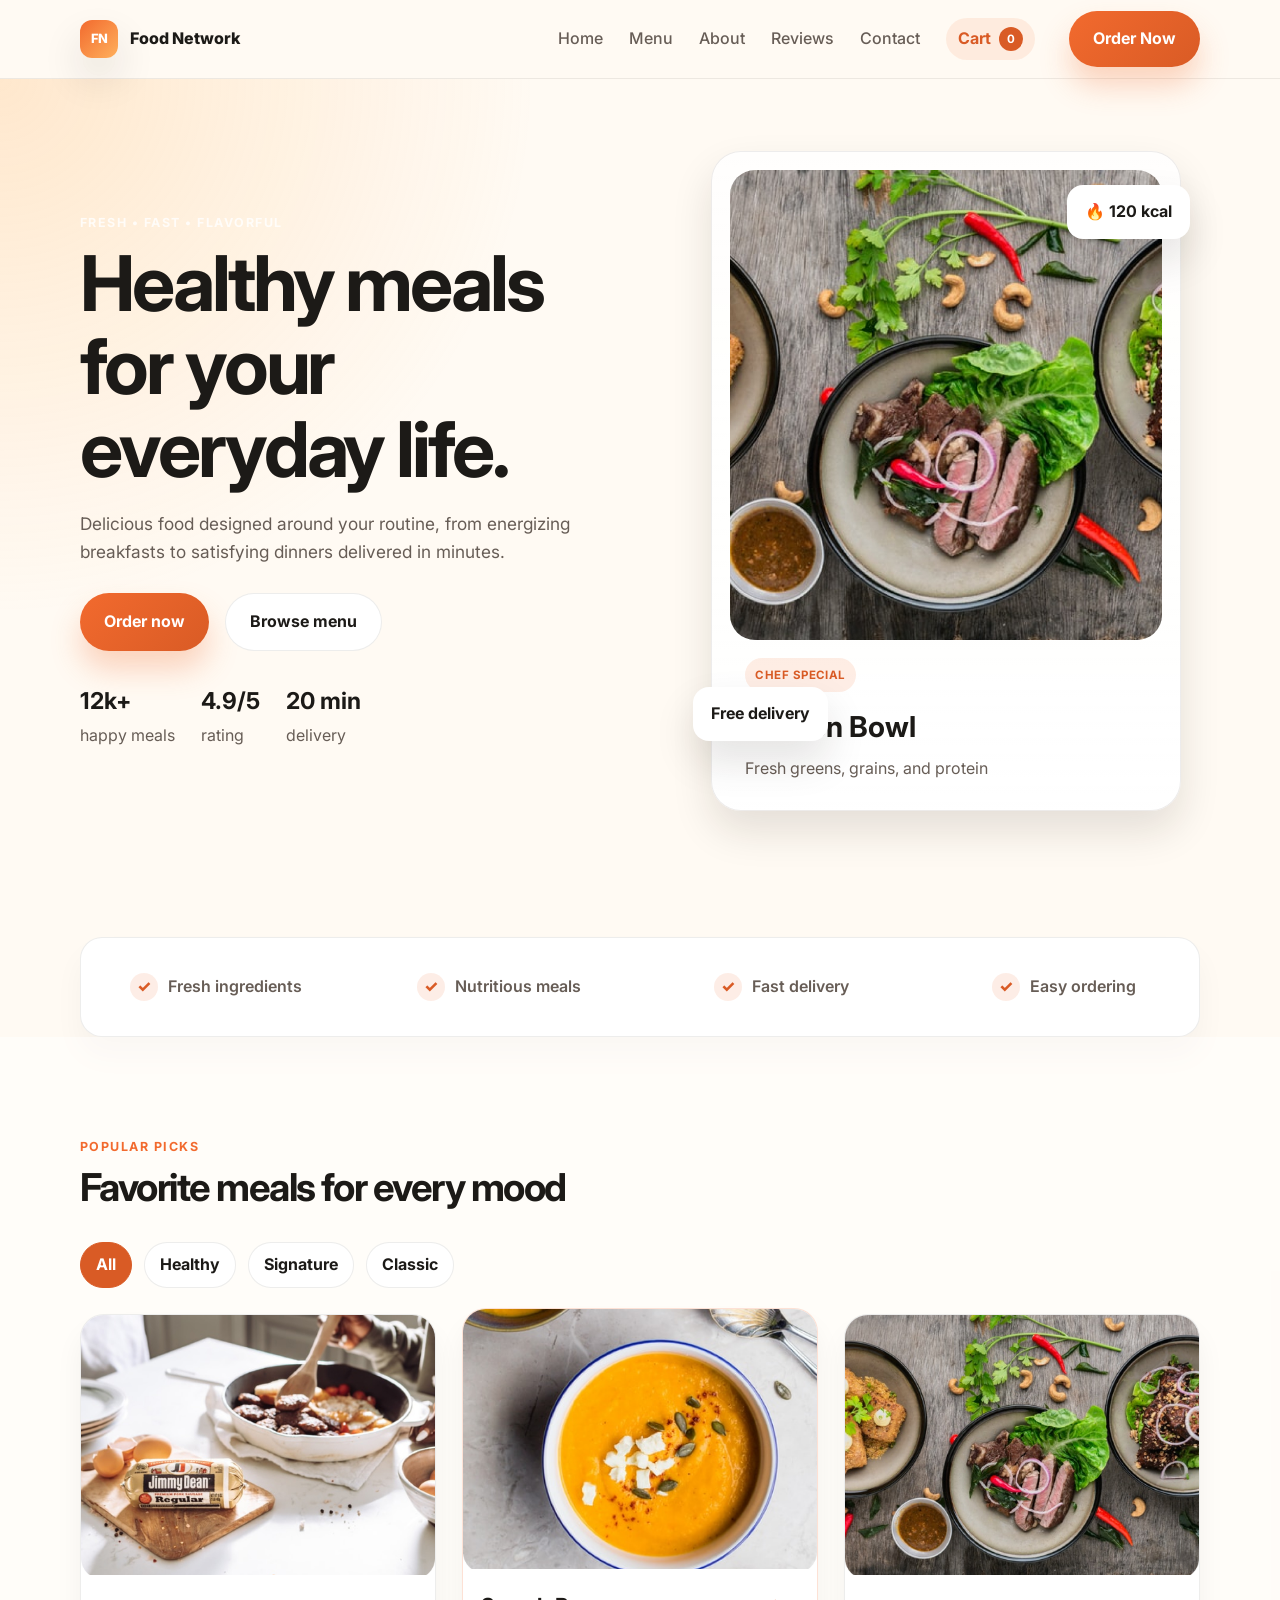
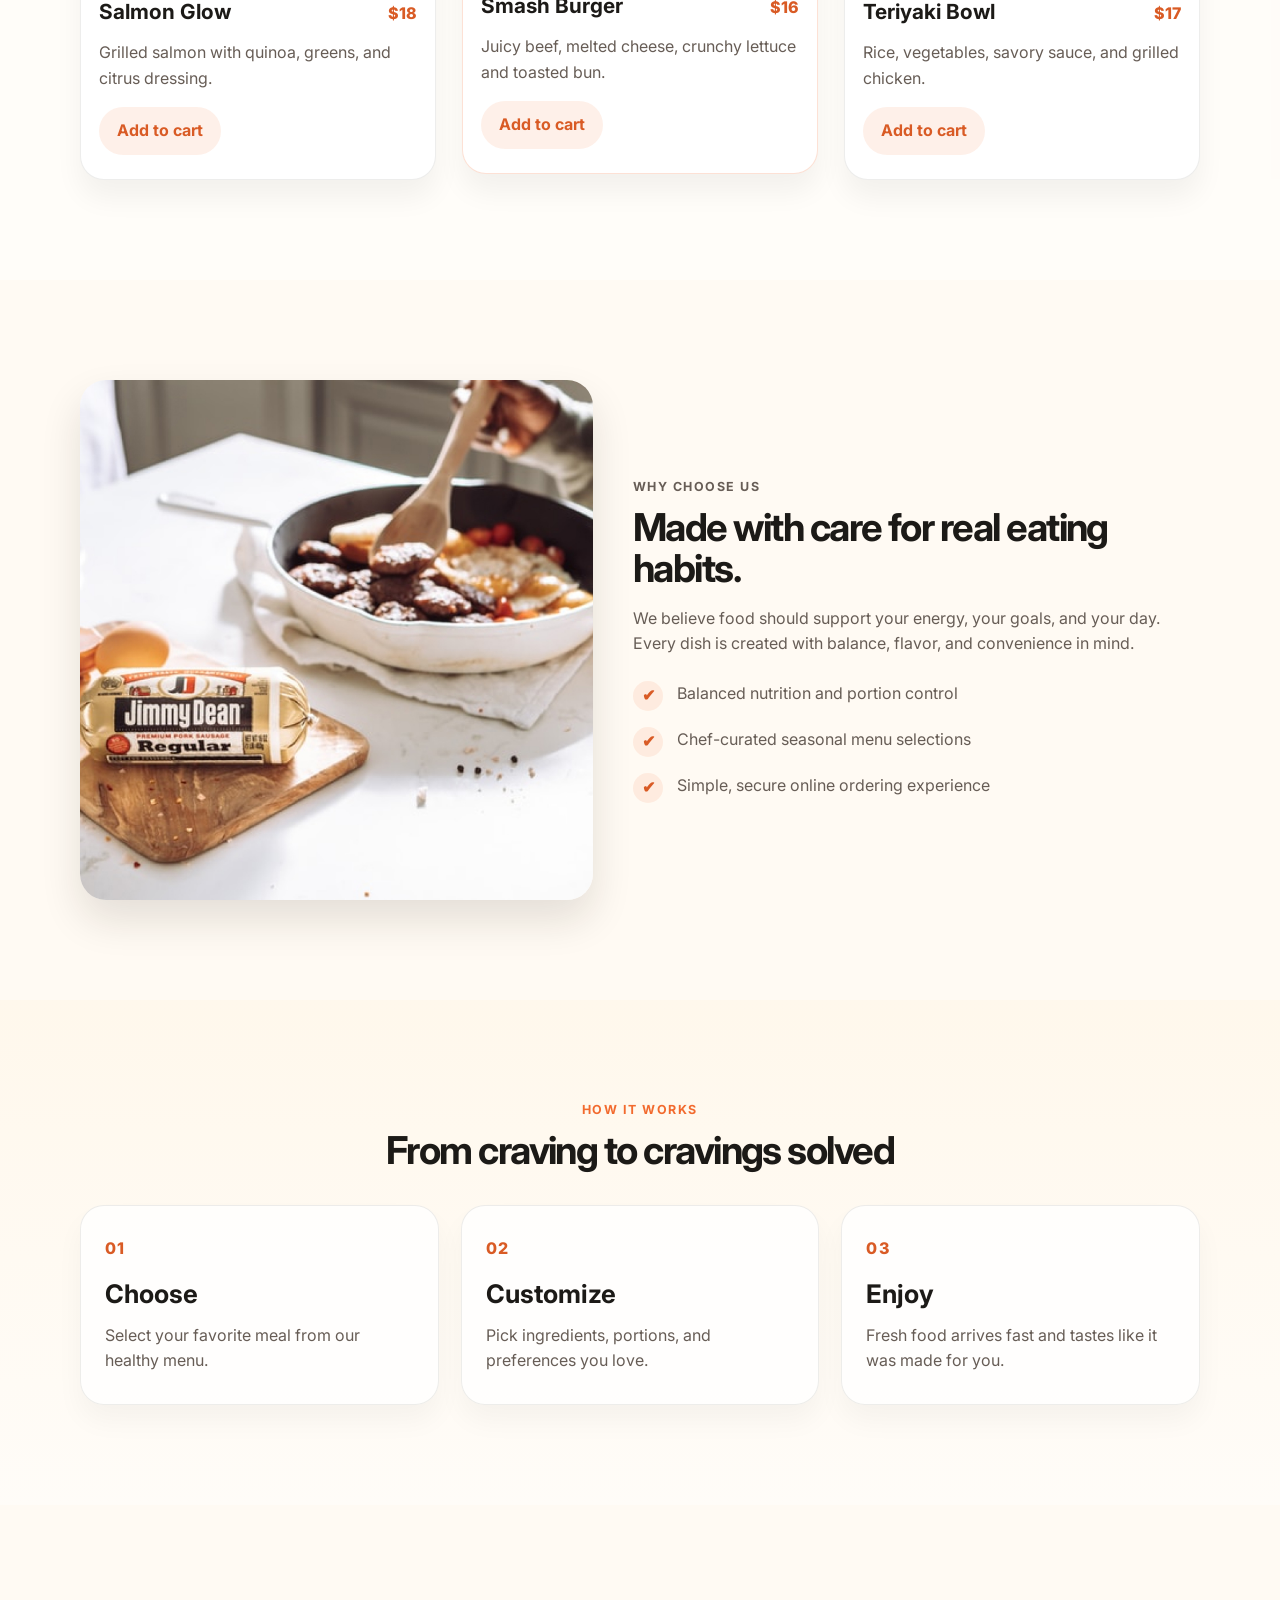
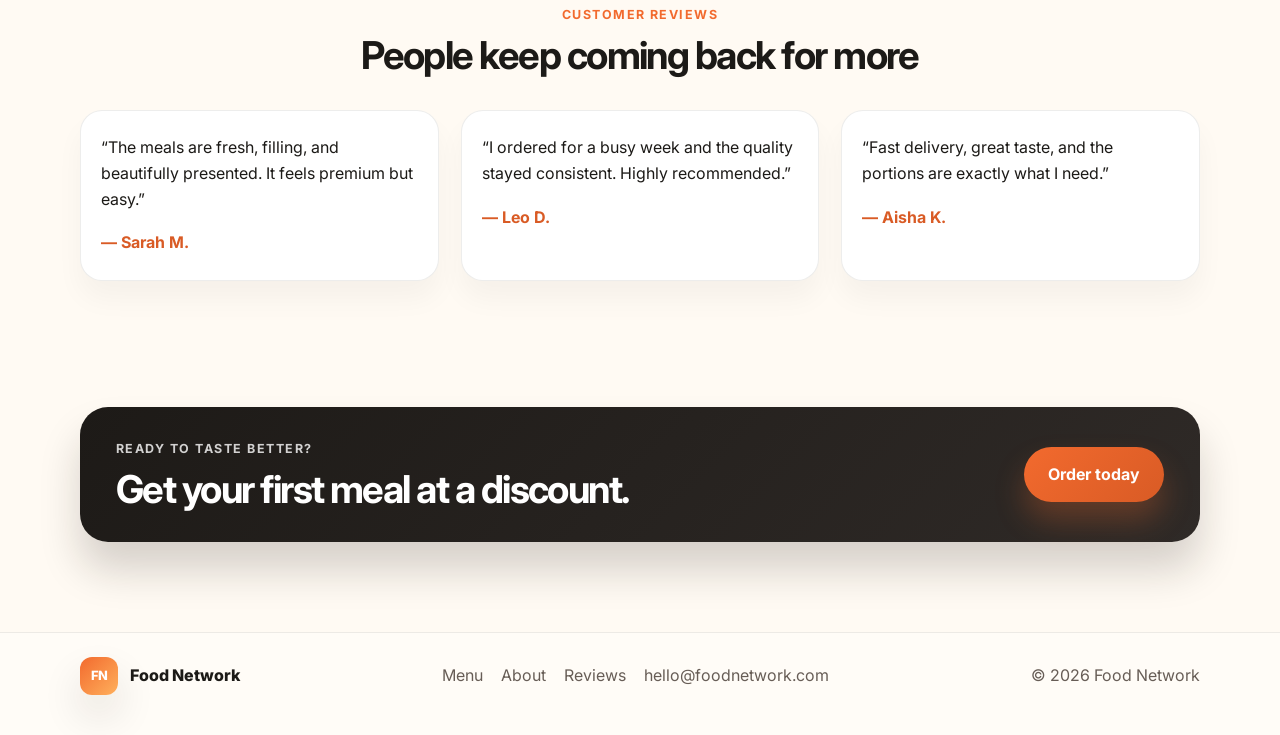
==== portfolio-projects/food-network/index.html @ 86f06e16 "Removed all hidden submodules from portfolio projects" ====
<!DOCTYPE html>
<html lang="en">
  <head>
    <meta charset="UTF-8" />
    <meta name="viewport" content="width=device-width, initial-scale=1.0" />
    <title>Food Network</title>
    <meta
      name="description"
      content="Food Network - a modern food landing page for healthy choices, fast delivery, and delicious meals."
    />
    <link rel="preconnect" href="https://fonts.googleapis.com" />
    <link rel="preconnect" href="https://fonts.gstatic.com" crossorigin />
    <link
      href="https://fonts.googleapis.com/css2?family=Inter:wght@400;500;600;700;800;900&family=Playfair+Display:wght@600;700;800&display=swap"
      rel="stylesheet"
    />
    <link rel="stylesheet" href="styles.css" />
  </head>
  <body>
    <header class="topbar">
      <div class="container nav-wrap">
        <a href="#home" class="brand" aria-label="Food Network home">
          <span class="brand-mark">FN</span>
          <span>Food Network</span>
        </a>

        <button class="nav-toggle" aria-label="Toggle menu" aria-expanded="false">
          <span></span>
          <span></span>
          <span></span>
        </button>

        <nav class="nav" aria-label="Main navigation">
          <a href="#home">Home</a>
          <a href="#menu">Menu</a>
          <a href="#about">About</a>
          <a href="#reviews">Reviews</a>
          <a href="#contact">Contact</a>
          <div class="cart-pill" aria-label="Cart summary">
            <span>Cart</span>
            <strong id="cart-count">0</strong>
          </div>
          <a href="#order" class="btn btn-primary nav-cta">Order Now</a>
        </nav>
      </div>
    </header>

    <main>
      <section id="home" class="hero section">
        <div class="container hero-grid">
          <div class="hero-copy">
            <p class="eyebrow">Fresh • Fast • Flavorful</p>
            <h1>Healthy meals for your everyday life.</h1>
            <p class="lead">
              Delicious food designed around your routine, from energizing breakfasts
              to satisfying dinners delivered in minutes.
            </p>

            <div class="hero-actions">
              <a href="#order" class="btn btn-primary">Order now</a>
              <a href="#menu" class="btn btn-secondary">Browse menu</a>
            </div>

            <ul class="hero-stats" aria-label="Food Network stats">
              <li><strong>12k+</strong><span>happy meals</span></li>
              <li><strong>4.9/5</strong><span>rating</span></li>
              <li><strong>20 min</strong><span>delivery</span></li>
            </ul>
          </div>

          <div class="hero-visual" aria-label="Featured food illustration area">
            <div class="food-card food-card-main">
              <img
                src="assets/Project%20Cover1.jpg"
                alt="Bowl with healthy food"
              />
              <div class="food-card-info">
                <span class="tag">Chef special</span>
                <h3>Garden Bowl</h3>
                <p>Fresh greens, grains, and protein</p>
              </div>
            </div>

            <div class="mini-card mini-card-top">
              <span>🔥 120 kcal</span>
            </div>

            <div class="mini-card mini-card-bottom">
              <span>Free delivery</span>
            </div>
          </div>
        </div>
      </section>

      <section class="feature-strip">
        <div class="container feature-list">
          <div>
            <span class="feature-icon">✓</span>
            <p>Fresh ingredients</p>
          </div>
          <div>
            <span class="feature-icon">✓</span>
            <p>Nutritious meals</p>
          </div>
          <div>
            <span class="feature-icon">✓</span>
            <p>Fast delivery</p>
          </div>
          <div>
            <span class="feature-icon">✓</span>
            <p>Easy ordering</p>
          </div>
        </div>
      </section>

      <section id="menu" class="section menu-section">
        <div class="container">
          <div class="section-heading">
            <p class="eyebrow eyebrow-dark">Popular picks</p>
            <h2>Favorite meals for every mood</h2>
          </div>

          <div class="menu-filters" aria-label="Menu filter controls">
            <button class="filter-btn active" data-filter="all" type="button">All</button>
            <button class="filter-btn" data-filter="healthy" type="button">Healthy</button>
            <button class="filter-btn" data-filter="signature" type="button">Signature</button>
            <button class="filter-btn" data-filter="classic" type="button">Classic</button>
          </div>

          <div class="menu-grid">
            <article class="dish-card" data-category="healthy">
              <img src="assets/Project%20Cover2.png" alt="Salmon dish" />
              <div class="dish-content">
                <div class="dish-topline">
                  <h3>Salmon Glow</h3>
                  <span>$18</span>
                </div>
                <p>Grilled salmon with quinoa, greens, and citrus dressing.</p>
                <button class="small-btn" data-add-cart type="button">Add to cart</button>
              </div>
            </article>

            <article class="dish-card featured" data-category="signature">
              <img src="assets/Project%20Cover3.png" alt="Burger meal" />
              <div class="dish-content">
                <div class="dish-topline">
                  <h3>Smash Burger</h3>
                  <span>$16</span>
                </div>
                <p>Juicy beef, melted cheese, crunchy lettuce and toasted bun.</p>
                <button class="small-btn" data-add-cart type="button">Add to cart</button>
              </div>
            </article>

            <article class="dish-card" data-category="classic">
              <img src="assets/Project%20Cover1.jpg" alt="Asian rice bowl" />
              <div class="dish-content">
                <div class="dish-topline">
                  <h3>Teriyaki Bowl</h3>
                  <span>$17</span>
                </div>
                <p>Rice, vegetables, savory sauce, and grilled chicken.</p>
                <button class="small-btn" data-add-cart type="button">Add to cart</button>
              </div>
            </article>
          </div>
        </div>
      </section>

      <section id="about" class="section about-section">
        <div class="container about-grid">
          <div class="about-image">
            <img src="assets/Project%20Cover2.png" alt="Healthy food spread" />
          </div>

          <div class="about-text">
            <p class="eyebrow eyebrow-dark">Why choose us</p>
            <h2>Made with care for real eating habits.</h2>
            <p>
              We believe food should support your energy, your goals, and your day.
              Every dish is created with balance, flavor, and convenience in mind.
            </p>

            <div class="check-list">
              <div>
                <span>✔</span>
                <p>Balanced nutrition and portion control</p>
              </div>
              <div>
                <span>✔</span>
                <p>Chef-curated seasonal menu selections</p>
              </div>
              <div>
                <span>✔</span>
                <p>Simple, secure online ordering experience</p>
              </div>
            </div>
          </div>
        </div>
      </section>

      <section class="section process-section">
        <div class="container">
          <div class="section-heading center">
            <p class="eyebrow eyebrow-dark">How it works</p>
            <h2>From craving to cravings solved</h2>
          </div>

          <div class="steps-grid">
            <div class="step-card">
              <span class="step-number">01</span>
              <h3>Choose</h3>
              <p>Select your favorite meal from our healthy menu.</p>
            </div>
            <div class="step-card">
              <span class="step-number">02</span>
              <h3>Customize</h3>
              <p>Pick ingredients, portions, and preferences you love.</p>
            </div>
            <div class="step-card">
              <span class="step-number">03</span>
              <h3>Enjoy</h3>
              <p>Fresh food arrives fast and tastes like it was made for you.</p>
            </div>
          </div>
        </div>
      </section>

      <section id="reviews" class="section reviews-section">
        <div class="container">
          <div class="section-heading center">
            <p class="eyebrow eyebrow-dark">Customer reviews</p>
            <h2>People keep coming back for more</h2>
          </div>

          <div class="reviews-grid">
            <blockquote>
              “The meals are fresh, filling, and beautifully presented. It feels premium but easy.”
              <footer>— Sarah M.</footer>
            </blockquote>
            <blockquote>
              “I ordered for a busy week and the quality stayed consistent. Highly recommended.”
              <footer>— Leo D.</footer>
            </blockquote>
            <blockquote>
              “Fast delivery, great taste, and the portions are exactly what I need.”
              <footer>— Aisha K.</footer>
            </blockquote>
          </div>
        </div>
      </section>

      <section id="order" class="cta-section">
        <div class="container cta-box">
          <div>
            <p class="eyebrow">Ready to taste better?</p>
            <h2>Get your first meal at a discount.</h2>
          </div>
          <a href="#contact" class="btn btn-primary">Order today</a>
        </div>
      </section>
    </main>

    <footer id="contact" class="site-footer">
      <div class="container footer-wrap">
        <div>
          <a href="#home" class="brand brand-footer">
            <span class="brand-mark">FN</span>
            <span>Food Network</span>
          </a>
        </div>

        <div class="footer-links">
          <a href="#menu">Menu</a>
          <a href="#about">About</a>
          <a href="#reviews">Reviews</a>
          <a href="mailto:hello@foodnetwork.com">hello@foodnetwork.com</a>
        </div>

        <p>© <span id="year"></span> Food Network</p>
      </div>
    </footer>

    <script src="script.js"></script>
  </body>
</html>
---- portfolio-projects/food-network/styles.css ----
:root {
  --bg: #fffaf3;
  --bg-soft: #fff6e9;
  --card: #ffffff;
  --card-strong: #ffe1b6;
  --primary: #f26a2e;
  --primary-dark: #d95b25;
  --text: #1c1a17;
  --muted: #675d56;
  --border: rgba(28, 26, 23, 0.08);
  --shadow: 0 20px 40px rgba(35, 25, 16, 0.12);
}

* {
  box-sizing: border-box;
}

html {
  scroll-behavior: smooth;
}

body {
  margin: 0;
  font-family: "Inter", sans-serif;
  background: var(--bg);
  color: var(--text);
  line-height: 1.6;
}

img {
  max-width: 100%;
  display: block;
}

a {
  color: inherit;
  text-decoration: none;
}

button {
  font: inherit;
}

.container {
  width: min(1120px, calc(100% - 32px));
  margin: 0 auto;
}

.section {
  padding: 100px 0;
}

.eyebrow {
  margin: 0 0 10px;
  color: rgba(255, 255, 255, 0.8);
  letter-spacing: 0.12em;
  text-transform: uppercase;
  font-size: 0.78rem;
  font-weight: 700;
}

.eyebrow-dark {
  color: var(--primary);
}

.section-heading {
  margin-bottom: 34px;
}

.section-heading h2,
.hero-copy h1,
.about-text h2,
.cta-box h2 {
  margin: 0;
  letter-spacing: -0.04em;
  line-height: 1.08;
}

.section-heading h2,
.about-text h2,
.cta-box h2 {
  font-size: clamp(2rem, 3vw, 3rem);
}

.topbar {
  position: sticky;
  top: 0;
  z-index: 20;
  background: rgba(255, 250, 243, 0.9);
  backdrop-filter: blur(12px);
  border-bottom: 1px solid var(--border);
}

.nav-wrap {
  display: flex;
  align-items: center;
  justify-content: space-between;
  min-height: 78px;
}

.brand {
  display: inline-flex;
  align-items: center;
  gap: 12px;
  font-weight: 800;
}

.brand-mark {
  width: 38px;
  height: 38px;
  display: grid;
  place-items: center;
  border-radius: 12px;
  background: linear-gradient(135deg, var(--primary), #ffb05c);
  color: white;
  font-size: 0.8rem;
  box-shadow: var(--shadow);
}

.nav {
  display: flex;
  align-items: center;
  gap: 26px;
  font-weight: 500;
  color: var(--muted);
}

.nav a:hover {
  color: var(--text);
}

.nav-cta {
  margin-left: 8px;
}

.cart-pill {
  display: inline-flex;
  align-items: center;
  gap: 8px;
  padding: 8px 12px;
  border-radius: 999px;
  background: rgba(242, 106, 46, 0.1);
  color: var(--primary-dark);
  font-weight: 700;
}

.cart-pill strong {
  display: inline-grid;
  place-items: center;
  width: 24px;
  height: 24px;
  border-radius: 50%;
  background: var(--primary-dark);
  color: white;
  font-size: 0.72rem;
}

.nav-toggle {
  display: none;
  width: 46px;
  height: 46px;
  padding: 0;
  border: 1px solid var(--border);
  border-radius: 12px;
  background: white;
  cursor: pointer;
}

.nav-toggle span {
  display: block;
  width: 22px;
  height: 2px;
  background: var(--text);
  margin: 5px auto;
  transition: all 0.25s ease;
}

.hero {
  padding-top: 72px;
  background: radial-gradient(circle at top left, rgba(255, 178, 92, 0.25), transparent 35%), var(--bg);
}

.hero-grid {
  display: grid;
  grid-template-columns: 1.05fr 0.95fr;
  align-items: center;
  gap: 52px;
}

.hero-copy h1 {
  font-size: clamp(3rem, 6vw, 5rem);
  max-width: 560px;
  margin-bottom: 18px;
}

.lead {
  max-width: 560px;
  color: var(--muted);
  font-size: 1.08rem;
  margin: 0 0 28px;
}

.hero-actions {
  display: flex;
  flex-wrap: wrap;
  gap: 16px;
  margin-bottom: 32px;
}

.btn {
  display: inline-flex;
  align-items: center;
  justify-content: center;
  border-radius: 999px;
  padding: 15px 24px;
  font-weight: 700;
  transition: transform 0.2s ease, box-shadow 0.2s ease;
}

.btn:hover {
  transform: translateY(-2px);
}

.btn-primary {
  background: linear-gradient(135deg, var(--primary), var(--primary-dark));
  color: white;
  box-shadow: 0 18px 30px rgba(242, 106, 46, 0.28);
}

.btn-secondary {
  background: white;
  color: var(--text);
  border: 1px solid var(--border);
}

.hero-stats {
  list-style: none;
  padding: 0;
  margin: 0;
  display: flex;
  flex-wrap: wrap;
  gap: 26px;
}

.hero-stats li {
  display: flex;
  flex-direction: column;
  gap: 3px;
}

.hero-stats strong {
  font-size: 1.45rem;
}

.hero-stats span {
  color: var(--muted);
}

.hero-visual {
  position: relative;
  min-height: 620px;
  display: flex;
  align-items: center;
  justify-content: center;
}

.food-card {
  position: relative;
  width: min(100%, 470px);
  background: linear-gradient(180deg, rgba(255,255,255,0.8), rgba(255,255,255,0.96));
  border: 1px solid rgba(27, 21, 17, 0.08);
  border-radius: 30px;
  box-shadow: var(--shadow);
  overflow: hidden;
}

.food-card-main {
  padding: 18px;
}

.food-card img {
  height: 470px;
  width: 100%;
  object-fit: cover;
  border-radius: 25px;
}

.food-card-info {
  padding: 18px 15px 10px;
}

.tag {
  display: inline-block;
  padding: 8px 10px;
  border-radius: 999px;
  background: rgba(242, 106, 46, 0.12);
  color: var(--primary-dark);
  font-size: 0.72rem;
  font-weight: 700;
  letter-spacing: 0.04em;
  text-transform: uppercase;
}

.food-card-info h3 {
  margin: 12px 0 6px;
  font-size: 1.8rem;
}

.food-card-info p {
  margin: 0;
  color: var(--muted);
}

.mini-card {
  position: absolute;
  display: inline-flex;
  align-items: center;
  justify-content: center;
  padding: 14px 18px;
  background: white;
  border-radius: 16px;
  box-shadow: var(--shadow);
  font-weight: 700;
  color: var(--text);
}

.mini-card-top {
  right: 10px;
  top: 34px;
}

.mini-card-bottom {
  left: 0;
  bottom: 70px;
}

.feature-strip {
  padding: 26px 0 0;
}

.feature-list {
  display: grid;
  grid-template-columns: repeat(4, minmax(0, 1fr));
  gap: 12px;
  background: white;
  border-radius: 22px;
  border: 1px solid var(--border);
  box-shadow: 0 18px 30px rgba(19, 13, 9, 0.04);
}

.feature-list div {
  display: flex;
  align-items: center;
  justify-content: center;
  gap: 10px;
  padding: 20px 14px;
  font-weight: 600;
  color: var(--muted);
}

.feature-icon {
  width: 28px;
  height: 28px;
  display: grid;
  place-items: center;
  border-radius: 50%;
  background: rgba(242, 106, 46, 0.12);
  color: var(--primary-dark);
  font-weight: 800;
}

.menu-section {
  background: rgba(255, 255, 255, 0.45);
}

.menu-filters {
  display: flex;
  flex-wrap: wrap;
  gap: 12px;
  margin: 0 0 26px;
}

.filter-btn {
  border: 1px solid var(--border);
  background: white;
  color: var(--text);
  border-radius: 999px;
  padding: 9px 15px;
  font-weight: 700;
  cursor: pointer;
}

.filter-btn.active {
  background: var(--primary-dark);
  border-color: var(--primary-dark);
  color: white;
}

.menu-grid {
  display: grid;
  grid-template-columns: repeat(3, minmax(0, 1fr));
  gap: 26px;
}

.dish-card.hidden {
  display: none;
}

.dish-card {
  overflow: hidden;
  background: var(--card);
  border: 1px solid var(--border);
  border-radius: 24px;
  box-shadow: 0 18px 28px rgba(17, 12, 9, 0.05);
}

.dish-card.featured {
  border-color: rgba(242, 106, 46, 0.2);
  transform: translateY(-6px);
}

.dish-card img {
  width: 100%;
  height: 260px;
  object-fit: cover;
}

.dish-content {
  padding: 20px 18px 24px;
}

.dish-topline {
  display: flex;
  align-items: baseline;
  justify-content: space-between;
  gap: 12px;
}

.dish-topline h3 {
  margin: 0;
  font-size: 1.3rem;
}

.dish-topline span {
  color: var(--primary-dark);
  font-weight: 800;
}

.dish-content p {
  color: var(--muted);
  margin: 12px 0 16px;
}

.small-btn {
  border: none;
  border-radius: 999px;
  padding: 11px 18px;
  background: rgba(242, 106, 46, 0.1);
  color: var(--primary-dark);
  font-weight: 700;
  cursor: pointer;
}

.about-grid {
  display: grid;
  grid-template-columns: 0.95fr 1.05fr;
  align-items: center;
  gap: 40px;
}

.about-image img {
  width: 100%;
  min-height: 520px;
  object-fit: cover;
  border-radius: 26px;
  box-shadow: var(--shadow);
}

.about-text p {
  color: var(--muted);
  max-width: 540px;
}

.check-list {
  margin-top: 24px;
  display: grid;
  gap: 16px;
}

.check-list div {
  display: flex;
  gap: 14px;
  align-items: flex-start;
}

.check-list span {
  width: 30px;
  height: 30px;
  display: grid;
  place-items: center;
  border-radius: 50%;
  background: rgba(242, 106, 46, 0.1);
  color: var(--primary-dark);
  font-weight: 800;
}

.check-list p {
  margin: 0;
}

.process-section {
  background: linear-gradient(180deg, rgba(255, 247, 233, 0.7), rgba(255,255,255,0.4));
}

.center {
  text-align: center;
}

.steps-grid {
  display: grid;
  grid-template-columns: repeat(3, minmax(0, 1fr));
  gap: 22px;
}

.step-card {
  padding: 30px 24px;
  border-radius: 24px;
  background: rgba(255, 255, 255, 0.8);
  border: 1px solid var(--border);
  box-shadow: 0 16px 28px rgba(24, 17, 11, 0.04);
}

.step-number {
  display: inline-block;
  margin-bottom: 12px;
  font-weight: 800;
  color: var(--primary-dark);
  letter-spacing: 0.08em;
}

.step-card h3 {
  margin: 0 0 8px;
  font-size: 1.6rem;
}

.step-card p {
  margin: 0;
  color: var(--muted);
}

.reviews-grid {
  display: grid;
  grid-template-columns: repeat(3, minmax(0, 1fr));
  gap: 22px;
}

blockquote {
  margin: 0;
  padding: 24px 20px;
  background: var(--card);
  border: 1px solid var(--border);
  border-radius: 22px;
  color: var(--text);
  box-shadow: 0 18px 28px rgba(17, 12, 9, 0.04);
}

blockquote footer {
  margin-top: 18px;
  font-weight: 700;
  color: var(--primary-dark);
}

.cta-section {
  padding: 26px 0 90px;
}

.cta-box {
  display: flex;
  align-items: center;
  justify-content: space-between;
  gap: 20px;
  padding: 32px 36px;
  background: linear-gradient(135deg, #1d1a17, #2f2a27);
  border-radius: 28px;
  color: white;
  box-shadow: 0 28px 40px rgba(27, 21, 17, 0.18);
}

.site-footer {
  padding: 24px 0 40px;
  border-top: 1px solid var(--border);
  background: rgba(255, 255, 255, 0.28);
}

.footer-wrap {
  display: flex;
  align-items: center;
  justify-content: space-between;
  gap: 20px;
  flex-wrap: wrap;
}

.brand-footer {
  color: var(--text);
}

.footer-links {
  display: flex;
  flex-wrap: wrap;
  gap: 18px;
  color: var(--muted);
}

.footer-wrap p {
  margin: 0;
  color: var(--muted);
}

@media (max-width: 860px) {
  .hero-grid,
  .about-grid,
  .menu-grid,
  .steps-grid,
  .reviews-grid,
  .feature-list {
    grid-template-columns: 1fr;
  }

  .nav-toggle {
    display: inline-block;
  }

  .nav {
    position: absolute;
    top: 78px;
    left: 16px;
    right: 16px;
    display: none;
    flex-direction: column;
    align-items: flex-start;
    padding: 20px;
    background: rgba(255, 255, 255, 0.98);
    border: 1px solid var(--border);
    border-radius: 18px;
    box-shadow: var(--shadow);
  }

  .nav.open {
    display: flex;
  }

  .nav-cta {
    margin-left: 0;
    width: 100%;
  }

  .cta-box {
    flex-direction: column;
    align-items: flex-start;
  }
}

@media (max-width: 560px) {
  .section {
    padding: 80px 0;
  }

  .hero-copy h1 {
    font-size: 2.6rem;
  }

  .hero-visual {
    min-height: 440px;
  }

  .food-card img {
    height: 340px;
  }

  .mini-card {
    padding: 10px 14px;
    font-size: 0.8rem;
  }
}
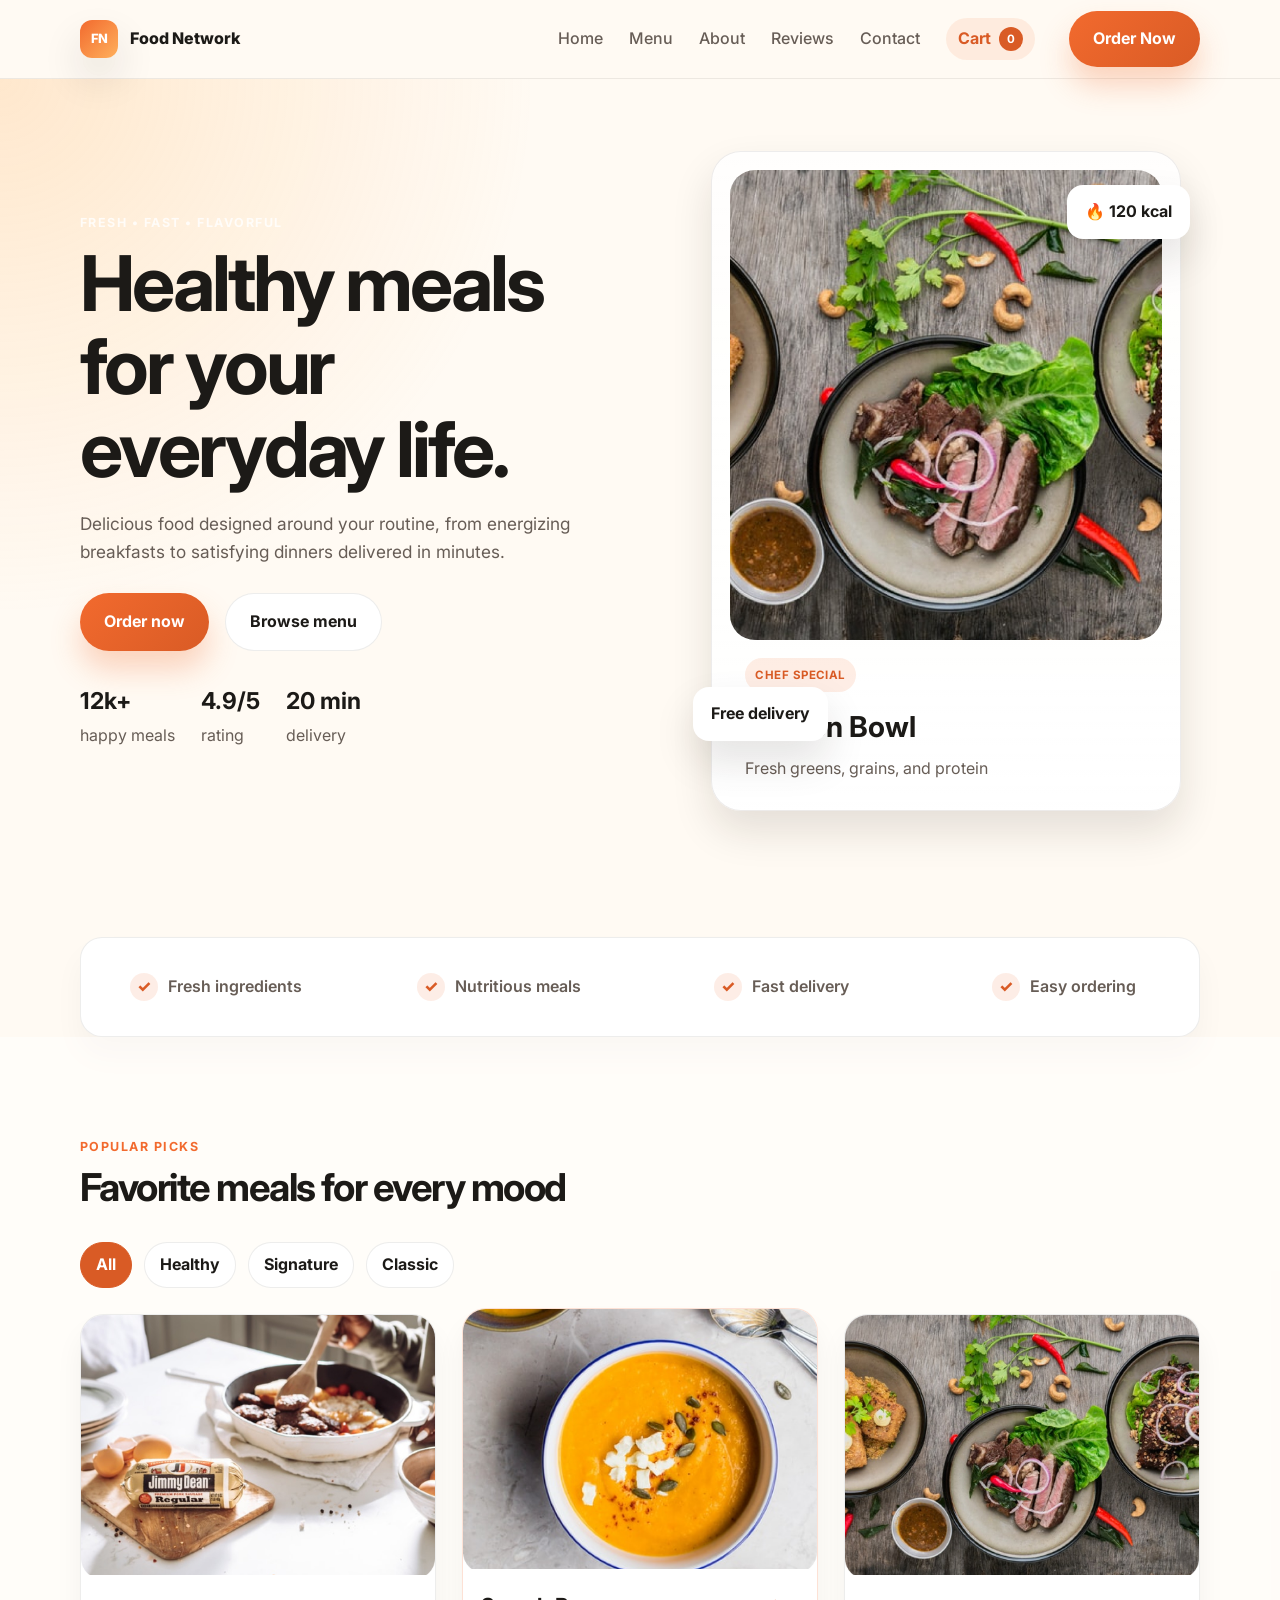
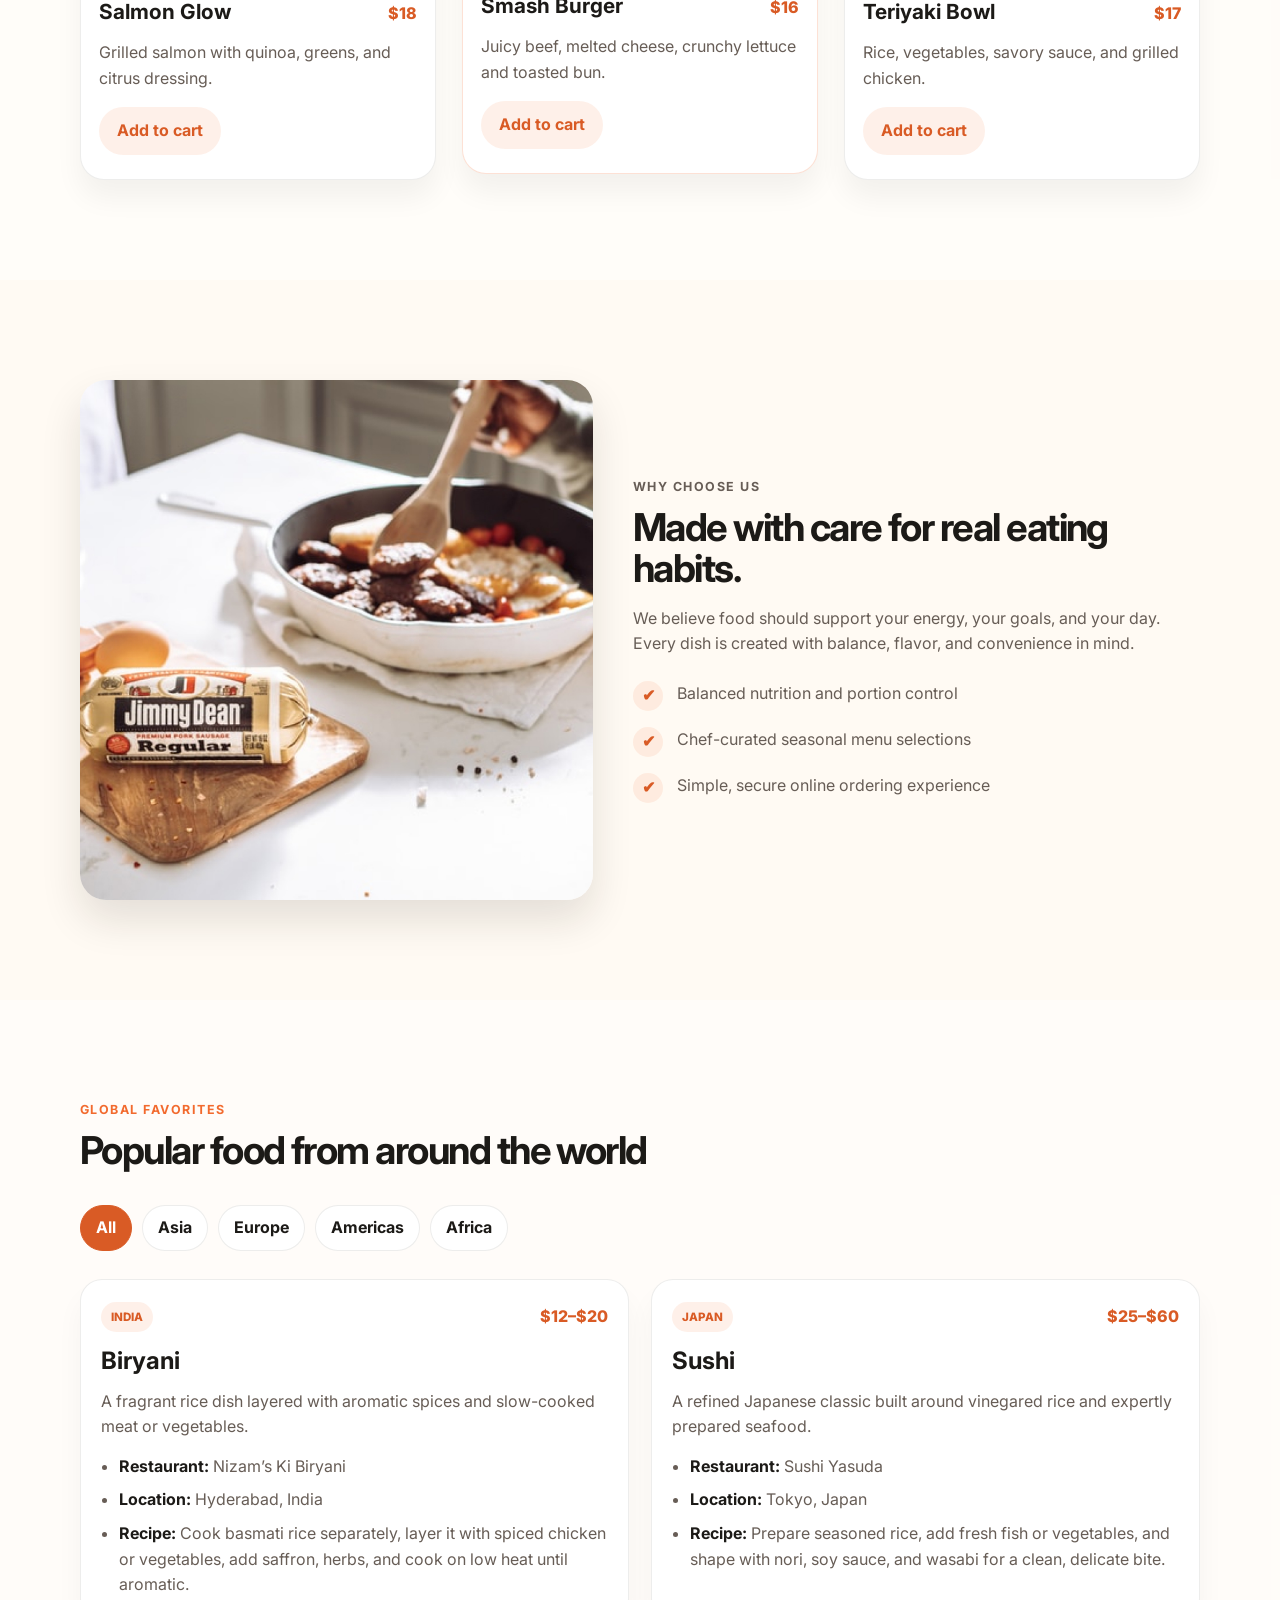
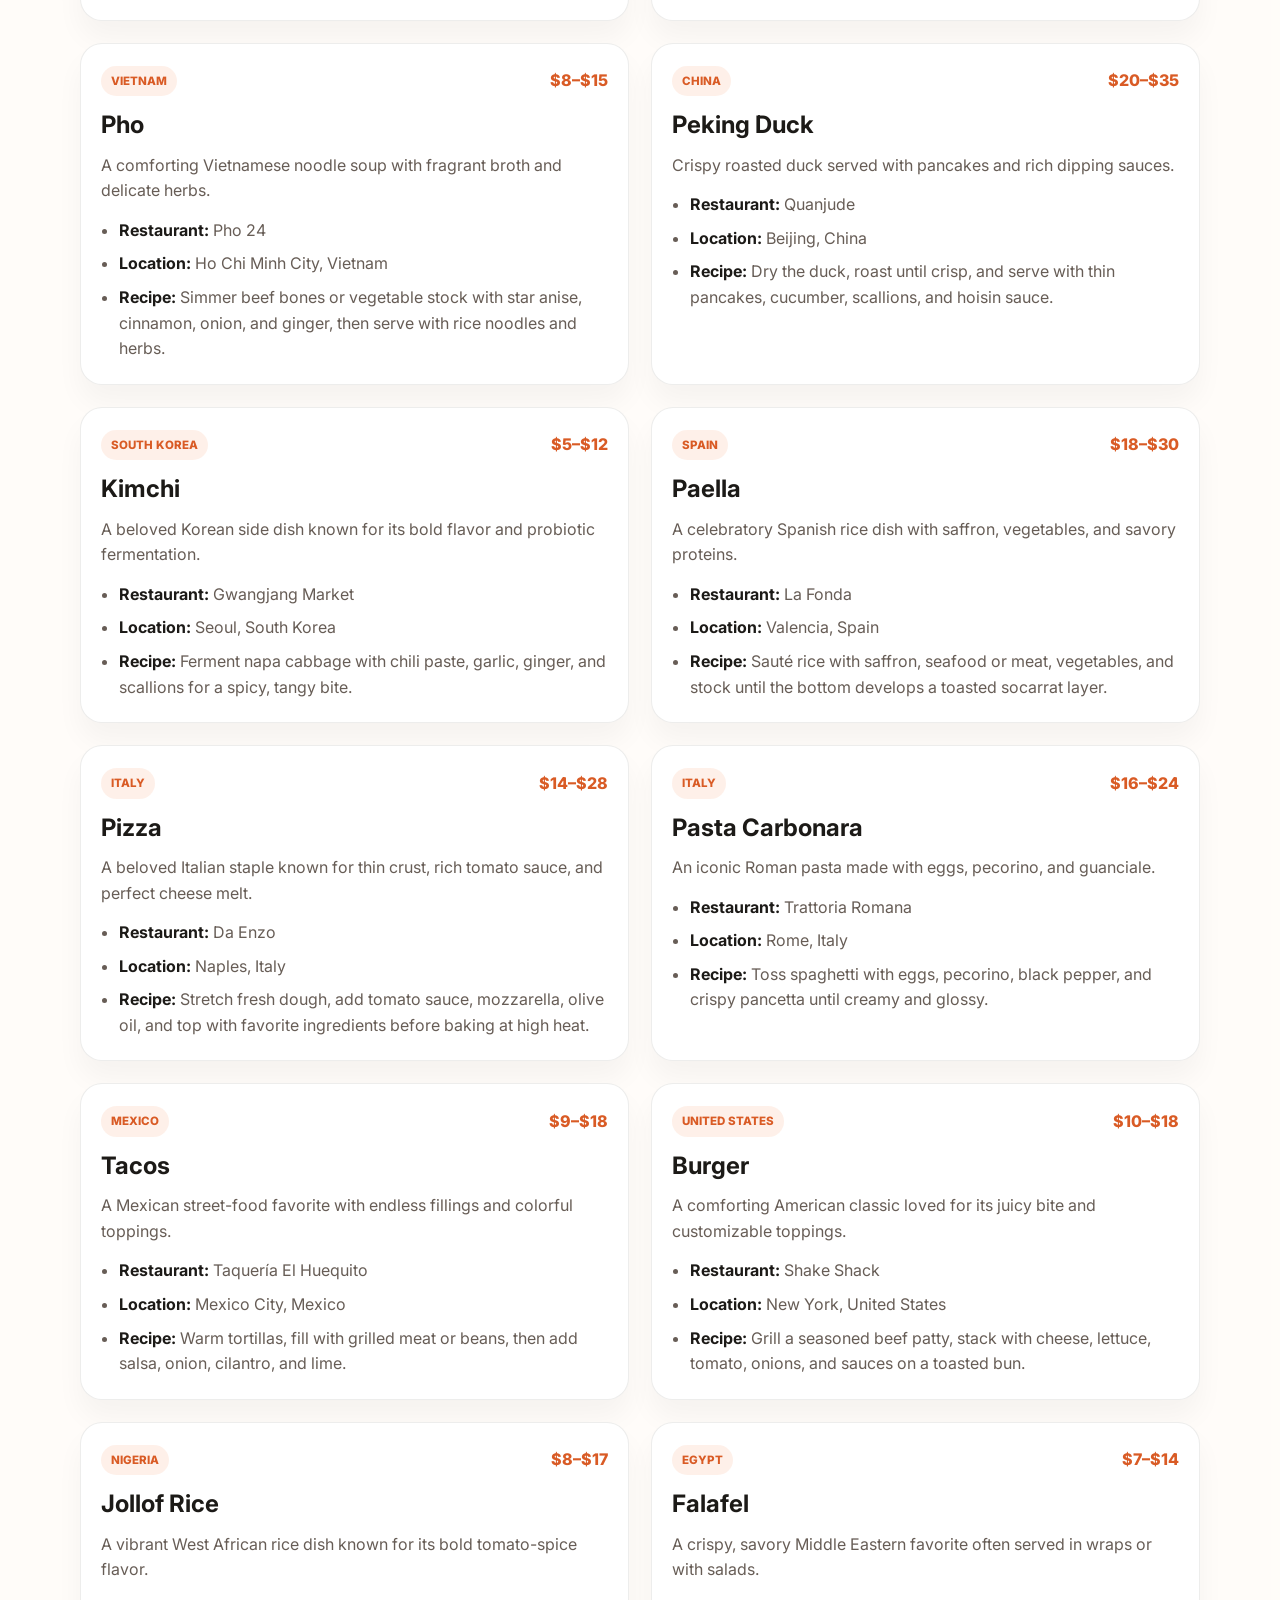
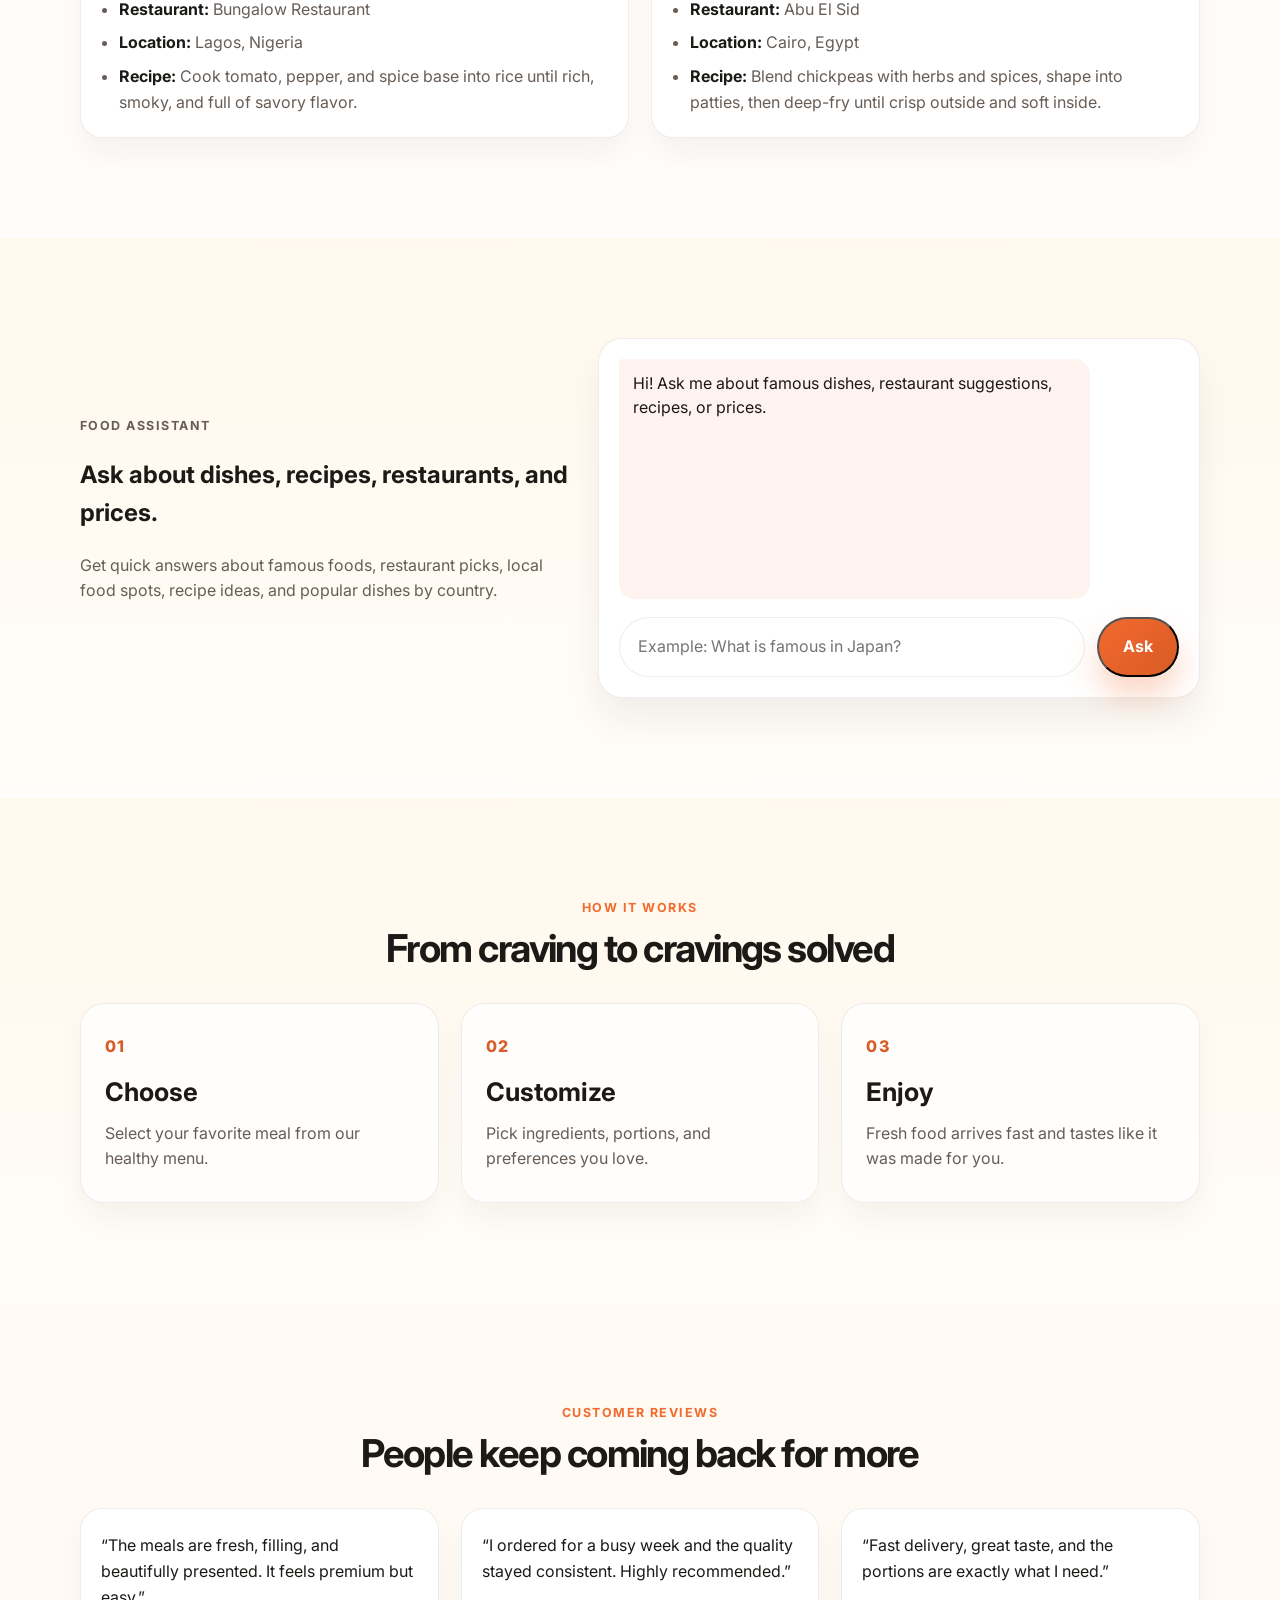
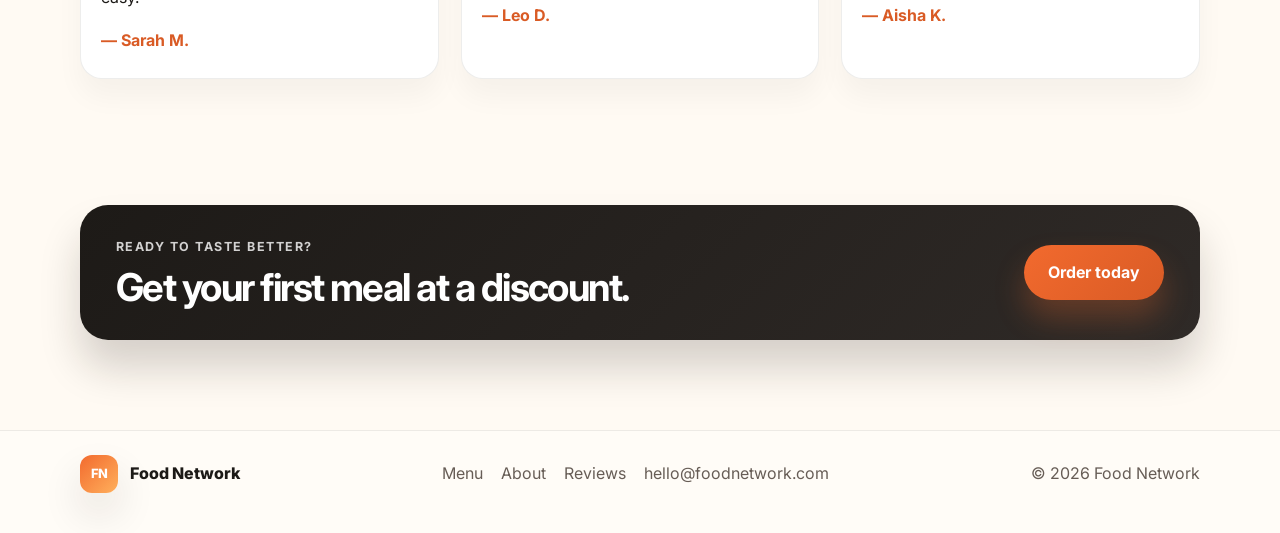
==== commit c00b01c7: "Add global food directory and chatbot" ====
--- a/portfolio-projects/food-network/index.html
+++ b/portfolio-projects/food-network/index.html
@@ -199,6 +199,58 @@
         </div>
       </section>
 
+      <section class="section food-directory">
+        <div class="container">
+          <div class="section-heading">
+            <p class="eyebrow eyebrow-dark">Global favorites</p>
+            <h2>Popular food from around the world</h2>
+          </div>
+
+          <div class="food-directory-toolbar">
+            <div class="food-filter-group" aria-label="Country food filters">
+              <button class="food-filter active" data-food-filter="all" type="button">All</button>
+              <button class="food-filter" data-food-filter="asia" type="button">Asia</button>
+              <button class="food-filter" data-food-filter="europe" type="button">Europe</button>
+              <button class="food-filter" data-food-filter="americas" type="button">Americas</button>
+              <button class="food-filter" data-food-filter="africa" type="button">Africa</button>
+            </div>
+          </div>
+
+          <div id="food-directory" class="food-directory-grid" aria-live="polite"></div>
+        </div>
+      </section>
+
+      <section class="section chatbot-section">
+        <div class="container chatbot-layout">
+          <div class="chatbot-copy">
+            <p class="eyebrow eyebrow-dark">Food assistant</p>
+            <h2>Ask about dishes, recipes, restaurants, and prices.</h2>
+            <p>
+              Get quick answers about famous foods, restaurant picks, local food spots,
+              recipe ideas, and popular dishes by country.
+            </p>
+          </div>
+
+          <div class="chatbot-panel" aria-label="Food chatbot">
+            <div id="chatbot-messages" class="chatbot-messages">
+              <div class="message bot">
+                Hi! Ask me about famous dishes, restaurant suggestions, recipes, or prices.
+              </div>
+            </div>
+
+            <form id="chatbot-form" class="chatbot-form">
+              <input
+                id="chatbot-input"
+                type="text"
+                placeholder="Example: What is famous in Japan?"
+                aria-label="Ask the food assistant"
+              />
+              <button type="submit" class="btn btn-primary">Ask</button>
+            </form>
+          </div>
+        </div>
+      </section>
+
       <section class="section process-section">
         <div class="container">
           <div class="section-heading center">
--- a/portfolio-projects/food-network/styles.css
+++ b/portfolio-projects/food-network/styles.css
@@ -506,6 +506,165 @@
 
 .check-list p {
   margin: 0;
+}
+
+.food-directory {
+  background: rgba(255, 255, 255, 0.5);
+}
+
+.food-directory-toolbar {
+  margin-bottom: 28px;
+}
+
+.food-filter-group {
+  display: flex;
+  flex-wrap: wrap;
+  gap: 10px;
+}
+
+.food-filter {
+  border: 1px solid var(--border);
+  background: white;
+  color: var(--text);
+  border-radius: 999px;
+  padding: 9px 15px;
+  font-weight: 700;
+  cursor: pointer;
+}
+
+.food-filter.active {
+  background: var(--primary-dark);
+  border-color: var(--primary-dark);
+  color: white;
+}
+
+.food-directory-grid {
+  display: grid;
+  grid-template-columns: repeat(2, minmax(0, 1fr));
+  gap: 22px;
+}
+
+.food-country-card {
+  background: white;
+  border: 1px solid var(--border);
+  border-radius: 22px;
+  padding: 22px 20px;
+  box-shadow: 0 18px 28px rgba(17, 12, 9, 0.04);
+}
+
+.food-card-header {
+  display: flex;
+  align-items: center;
+  justify-content: space-between;
+  gap: 12px;
+  margin-bottom: 10px;
+}
+
+.food-country {
+  display: inline-flex;
+  align-items: center;
+  padding: 6px 10px;
+  border-radius: 999px;
+  background: rgba(242, 106, 46, 0.1);
+  color: var(--primary-dark);
+  font-size: 0.72rem;
+  font-weight: 800;
+  text-transform: uppercase;
+}
+
+.food-price {
+  color: var(--primary-dark);
+  font-weight: 800;
+}
+
+.food-country-card h3 {
+  margin: 0 0 8px;
+  font-size: 1.5rem;
+}
+
+.food-country-card p {
+  margin: 0 0 14px;
+  color: var(--muted);
+}
+
+.food-meta-list {
+  margin: 0;
+  padding-left: 18px;
+  color: var(--muted);
+  display: grid;
+  gap: 8px;
+}
+
+.food-meta-list strong {
+  color: var(--text);
+}
+
+.chatbot-section {
+  background: linear-gradient(180deg, rgba(255, 247, 233, 0.7), rgba(255,255,255,0.5));
+}
+
+.chatbot-layout {
+  display: grid;
+  grid-template-columns: 0.9fr 1.1fr;
+  gap: 26px;
+  align-items: center;
+}
+
+.chatbot-copy p {
+  color: var(--muted);
+  max-width: 520px;
+}
+
+.chatbot-panel {
+  background: white;
+  border: 1px solid var(--border);
+  border-radius: 24px;
+  box-shadow: 0 22px 35px rgba(27, 21, 17, 0.06);
+  padding: 20px;
+}
+
+.chatbot-messages {
+  display: grid;
+  gap: 12px;
+  min-height: 240px;
+  max-height: 320px;
+  overflow-y: auto;
+  padding-right: 6px;
+}
+
+.message {
+  max-width: 85%;
+  padding: 12px 14px;
+  border-radius: 16px;
+  line-height: 1.5;
+}
+
+.message.bot {
+  background: rgba(242, 106, 46, 0.08);
+  color: var(--text);
+  border-top-left-radius: 4px;
+}
+
+.message.user {
+  margin-left: auto;
+  background: var(--primary-dark);
+  color: white;
+  border-top-right-radius: 4px;
+}
+
+.chatbot-form {
+  display: flex;
+  gap: 12px;
+  margin-top: 18px;
+}
+
+.chatbot-form input {
+  flex: 1;
+  border: 1px solid var(--border);
+  border-radius: 999px;
+  padding: 14px 18px;
+  font: inherit;
+  color: var(--text);
 }
 
 .process-section {
